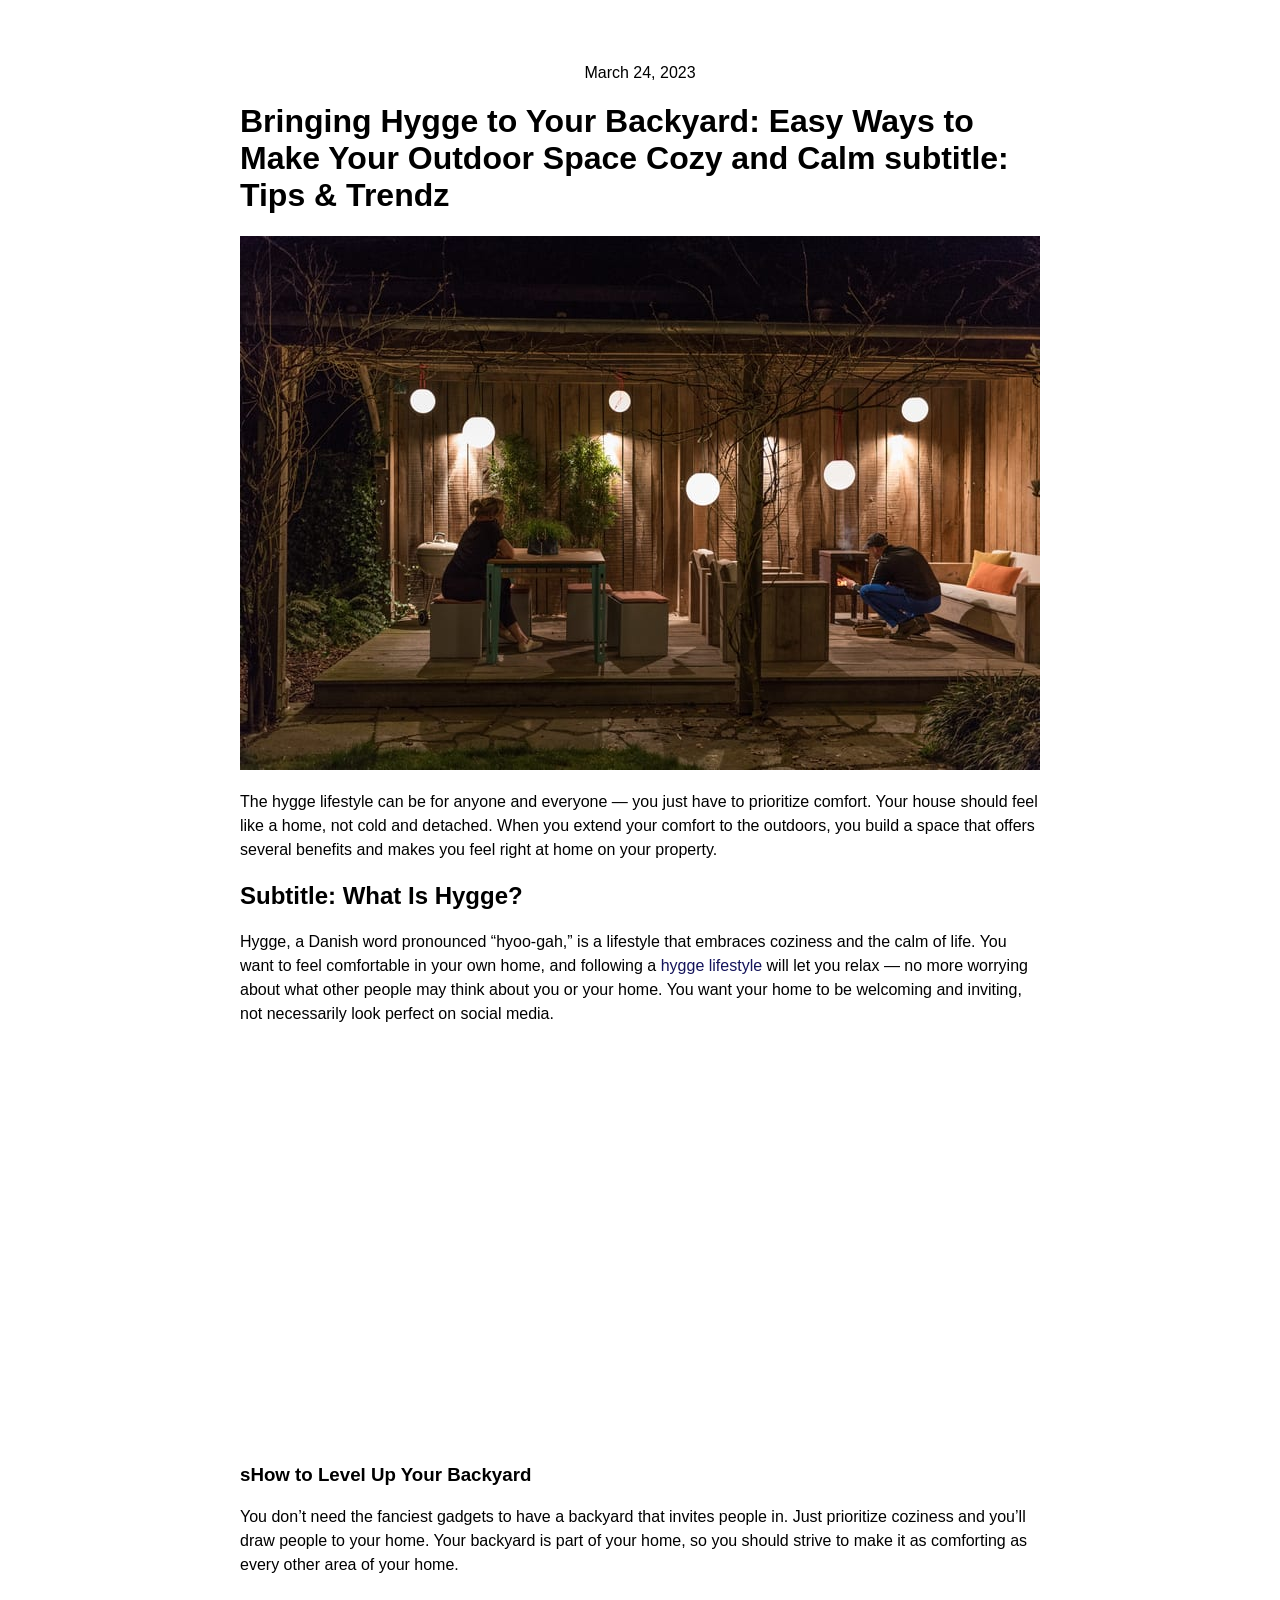
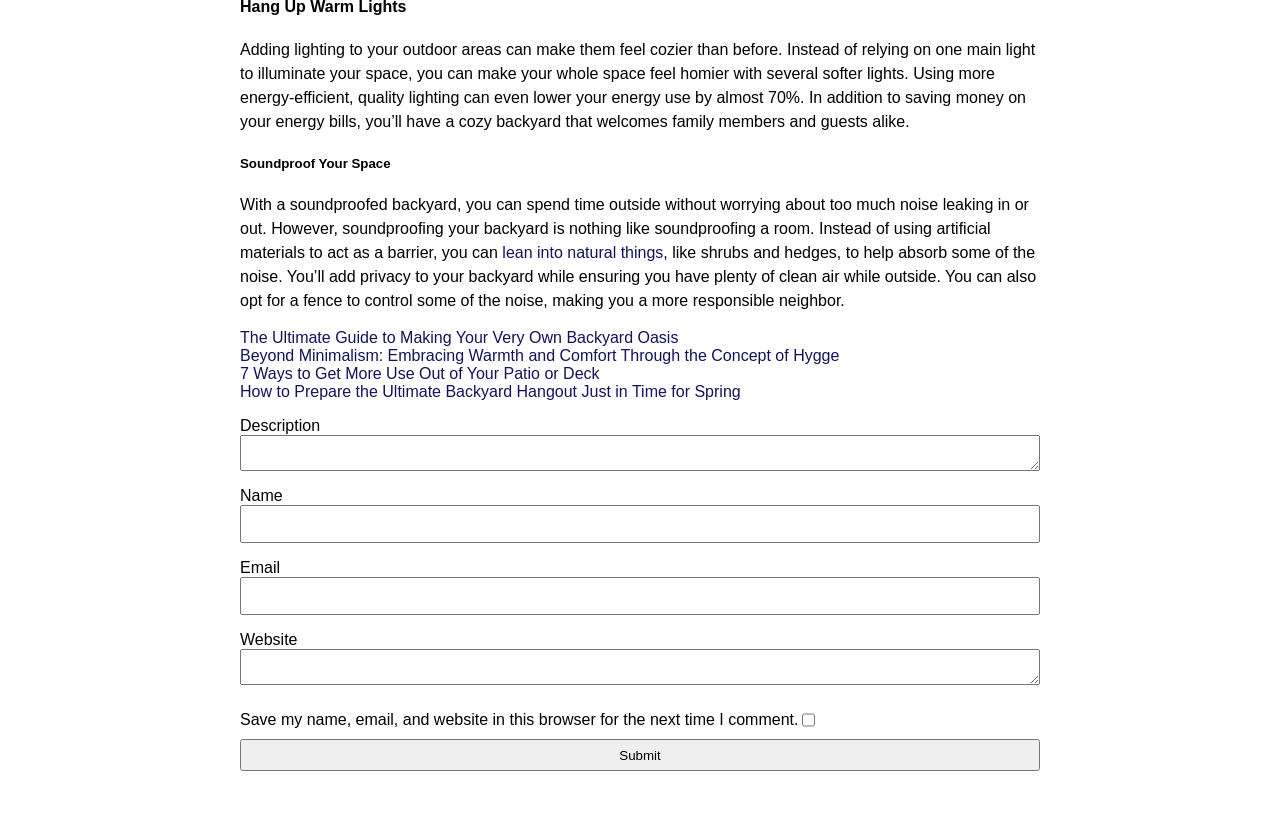
==== class-2/html-newspaper-article/index.html @ 46dbcbcd "feat: Class 2 - elementos block, inline, media tags, forms e tabelas" ====
<!DOCTYPE html>
<html lang="en">
	<head>
		<meta charset="UTF-8" />
		<meta http-equiv="X-UA-Compatible" content="IE=edge" />
		<meta name="viewport" content="width=device-width, initial-scale=1.0" />
		<title>Article</title>
		<link rel="stylesheet" href="styles.css" />
	</head>
	<body>
		<div class="article">
			<main class="article__main">

				<span class="post__date">
					March 24, 2023
				</span>

				<h1 class="article__title">
					Bringing Hygge to Your Backyard: Easy Ways to Make Your Outdoor Space Cozy and Calm subtitle: Tips & Trendz
				</h1>

				<picture>
					<source media="(max-width:650px)" srcset="./assets/picture_1/picture_1-sm.jpeg"  />
					<source media="(max-width:975px)" srcset="./assets/picture_1/picture_1-md.jpeg" />
					<img src="./assets/picture_1/picture_1-lg.jpeg" alt="">
				</picture>

				<p>
					The hygge lifestyle can be for anyone and everyone — you just have to prioritize comfort. Your house should feel like a home, not cold and detached. When you extend your comfort to the outdoors, you build a space that offers several benefits and makes you feel right at home on your property.
				</p>

				<h2>
					Subtitle: What Is Hygge?
				</h2>

				<p>
					Hygge, a Danish word pronounced “hyoo-gah,” is a lifestyle that embraces coziness and the calm of life. You want to feel comfortable in your own home, and following a <a href="https://blog.smartfurniture.com/what-does-it-mean-to-live-a-hygge-lifestyle/">hygge lifestyle </a>will let you relax — no more worrying about what other people may think about you or your home. You want your home to be welcoming and inviting, not necessarily look perfect on social media.
				</p>

				<video width="400">
					<source src="./assets/video/production ID_3773486_lg.mp4" type="video/mp4">
					<source src="./assets/video/production ID_3773486_sm.mp4" type="video/mp4">
					Your browser does not support the video tag.
				</video>

				<h3>sHow to Level Up Your Backyard</h3>
				<p>
					You don’t need the fanciest gadgets to have a backyard that invites people in. Just prioritize coziness and you’ll draw people to your home. Your backyard is part of your home, so you should strive to make it as comforting as every other area of your home.
				</p>

				<h4>Hang Up Warm Lights</h4>
				<p>
					Adding lighting to your outdoor areas can make them feel cozier than before. Instead of relying on one main light to illuminate your space, you can make your whole space feel homier with several softer lights. Using more energy-efficient, quality lighting can even lower your energy use by almost 70%. In addition to saving money on your energy bills, you’ll have a cozy backyard that welcomes family members and guests alike.
				</p>

				<h5>Soundproof Your Space</h5>

				<p>
					With a soundproofed backyard, you can spend time outside without worrying about too much noise leaking in or out. However, soundproofing your backyard is nothing like soundproofing a room. Instead of using artificial materials to act as a barrier, you can <a href="https://www.soundproofcow.com/soundproofing-tips-backyard/">lean into natural things</a>, like shrubs and hedges, to help absorb some of the noise.
					You’ll add privacy to your backyard while ensuring you have plenty of clean air while outside. You can also opt for a fence to control some of the noise, making you a more responsible neighbor.
				</p>

				<div class="articles__links">
					<a href="https://blog.smartfurniture.com/the-ultimate-guide-to-making-your-very-own-backyard-oasis">The Ultimate Guide to Making Your Very Own Backyard Oasis</a>
					<br>
					<a href="https://blog.smartfurniture.com/beyond-minimalism-embracing-warmth-and-comfort-through-the-concept-of-hygge/">Beyond Minimalism: Embracing Warmth and Comfort Through the Concept of Hygge</a>
					<br>
					<a href="https://blog.smartfurniture.com/7-ways-to-get-more-use-out-of-your-patio-or-deck/">7 Ways to Get More Use Out of Your Patio or Deck</a>
					<br>
					<a href="https://blog.smartfurniture.com/how-to-prepare-the-ultimate-backyard-hangout-just-in-time-for-spring/">How to Prepare the Ultimate Backyard Hangout Just in Time for Spring</a>			
				</div>

				<form action="">
					<div class="form--field">
						<label for="description">Description</label>
						<textarea name="description" id="description"></textarea>
					</div>

					<div class="form--field">
						<label for="name">Name</label>
						<input type="text" name="name" id="name" required>
					</div>

					<div class="form--field">
						<label for="email">Email</label>
						<input type="email" name="email" id="email" pattern="[a-z0-9._%+-]+@[a-z0-9.-]+\.[a-z]{2,4}$" required>
					</div>

					<div class="form--field">
						<label for="website">Website</label>
						<textarea name="website" id="website"></textarea>
					</div>

					<div class="form--field form--checkbox">
						<label for="save">Save my name, email, and website in this browser for the next time I comment.</label>
						<input type="checkbox" name="save" id="save">
					</div>

					<button type="submit">Submit</button>
				</form>

			</main>
		</div>
	</body>
</html>
---- class-2/html-newspaper-article/styles.css ----
html,
body {
    margin: 0;
    padding: 0;
    font-family: Arial, Helvetica, sans-serif;
}

span {
    text-align: center;
    display: block;
}

main {
    width: 800px;
    margin: 64px auto;

}

img,
video {
    width: 100%;
}

p {
    line-height: 150%;
}

a {
    color: rgb(19, 19, 90);
    text-decoration: none;
}

.form--field {
    margin-top: 16px;
    display: flex;
    flex-direction: column;
}

.form--field input {
   height: 32px;
}

.form--checkbox {
flex-direction: row;
align-items: center;
}

button {
width: 100%;
height: 32px;
}
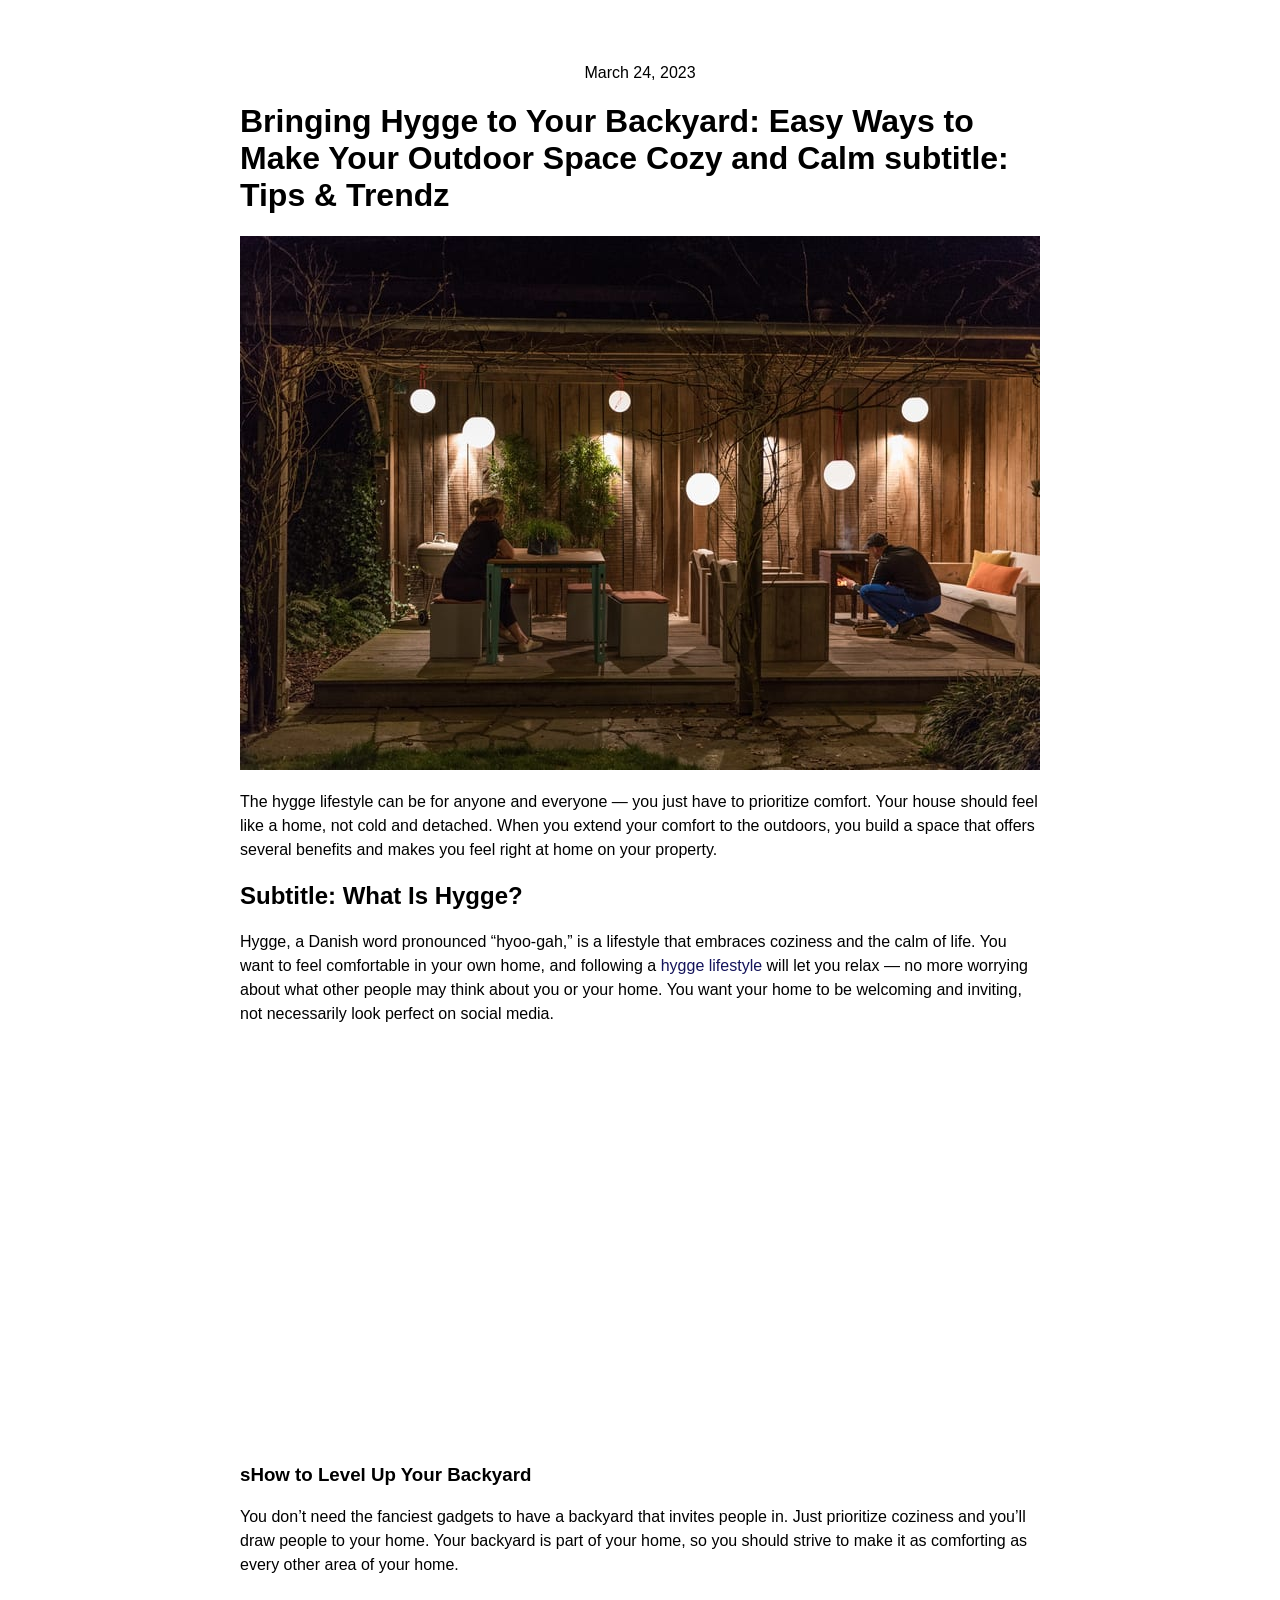
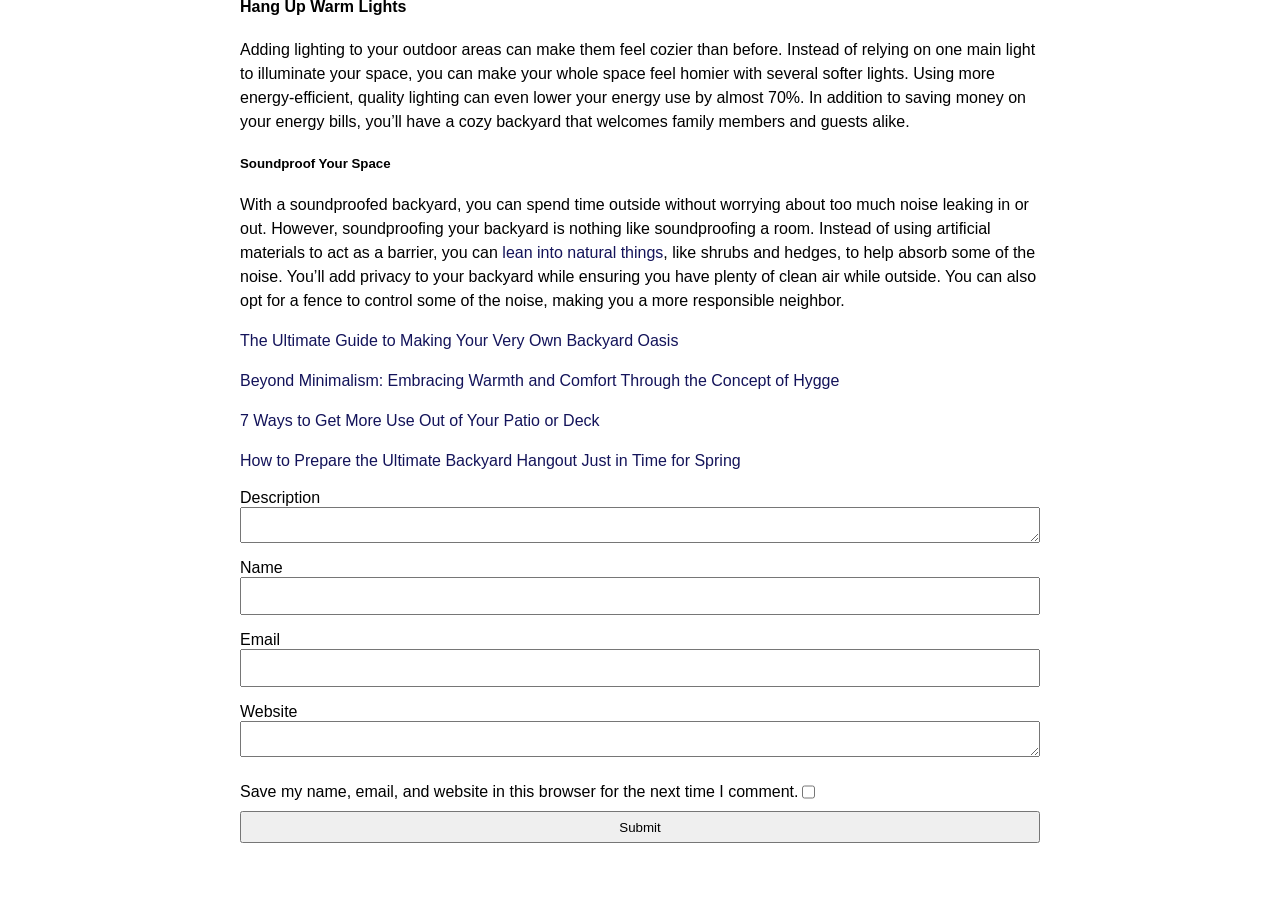
==== commit f5fdced9: "fix: articles tag links" ====
--- a/class-2/html-newspaper-article/index.html
+++ b/class-2/html-newspaper-article/index.html
@@ -61,13 +61,21 @@
 				</p>
 
 				<div class="articles__links">
-					<a href="https://blog.smartfurniture.com/the-ultimate-guide-to-making-your-very-own-backyard-oasis">The Ultimate Guide to Making Your Very Own Backyard Oasis</a>
-					<br>
-					<a href="https://blog.smartfurniture.com/beyond-minimalism-embracing-warmth-and-comfort-through-the-concept-of-hygge/">Beyond Minimalism: Embracing Warmth and Comfort Through the Concept of Hygge</a>
-					<br>
-					<a href="https://blog.smartfurniture.com/7-ways-to-get-more-use-out-of-your-patio-or-deck/">7 Ways to Get More Use Out of Your Patio or Deck</a>
-					<br>
-					<a href="https://blog.smartfurniture.com/how-to-prepare-the-ultimate-backyard-hangout-just-in-time-for-spring/">How to Prepare the Ultimate Backyard Hangout Just in Time for Spring</a>			
+					<p class="articles--links">
+						<a href="https://blog.smartfurniture.com/the-ultimate-guide-to-making-your-very-own-backyard-oasis">The Ultimate Guide to Making Your Very Own Backyard Oasis</a>
+					</p>
+					
+					<p class="articles--links">
+						<a href="https://blog.smartfurniture.com/beyond-minimalism-embracing-warmth-and-comfort-through-the-concept-of-hygge/">Beyond Minimalism: Embracing Warmth and Comfort Through the Concept of Hygge</a>
+					</p>
+					
+					<p class="articles--links">
+						<a href="https://blog.smartfurniture.com/7-ways-to-get-more-use-out-of-your-patio-or-deck/">7 Ways to Get More Use Out of Your Patio or Deck</a>
+					</p>
+
+					<p class="articles--links">
+						<a href="https://blog.smartfurniture.com/how-to-prepare-the-ultimate-backyard-hangout-just-in-time-for-spring/">How to Prepare the Ultimate Backyard Hangout Just in Time for Spring</a>	
+					</p>
 				</div>
 
 				<form action="">
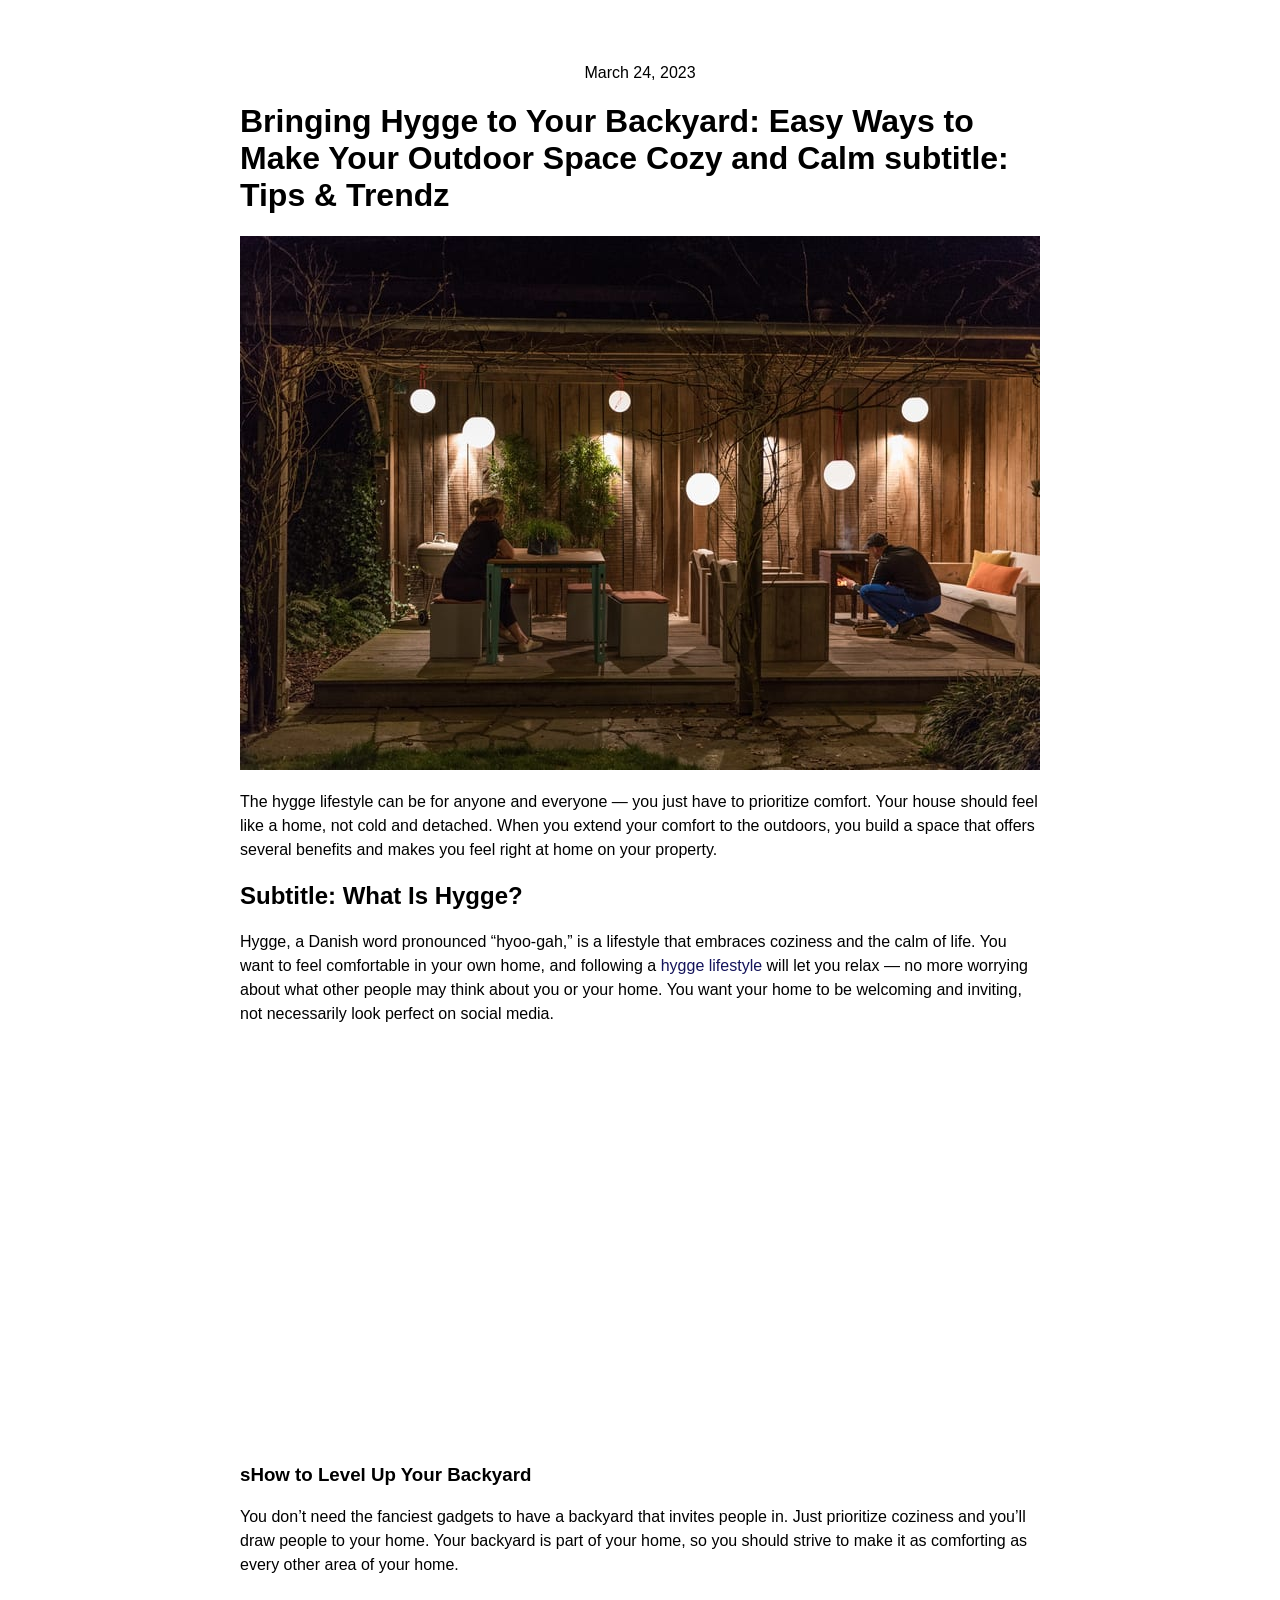
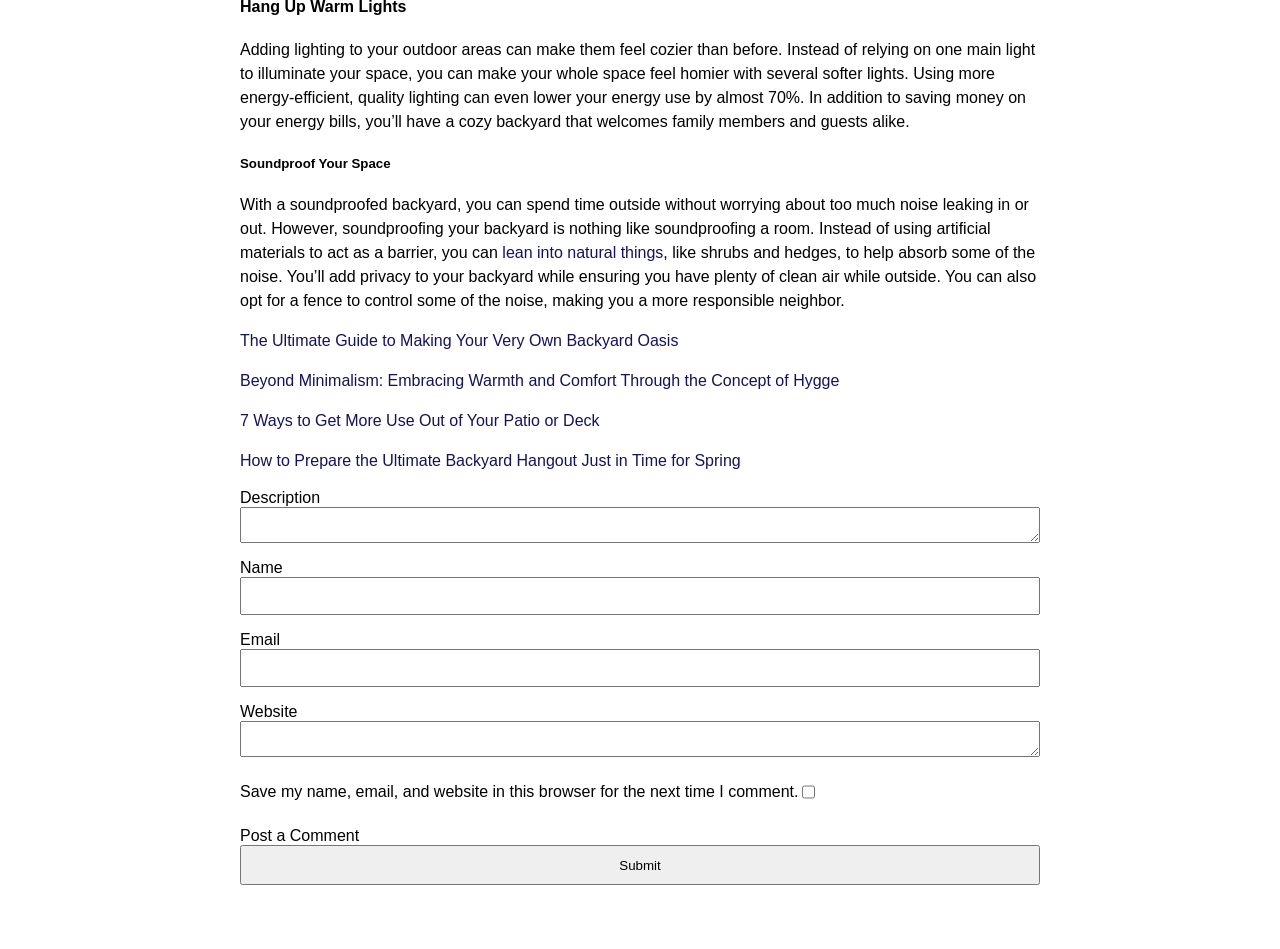
==== commit 7cdba269: "fix: Ajuste ao form--submit" ====
--- a/class-2/html-newspaper-article/index.html
+++ b/class-2/html-newspaper-article/index.html
@@ -104,7 +104,10 @@
 						<input type="checkbox" name="save" id="save">
 					</div>
 
-					<button type="submit">Submit</button>
+					<div class="form--submit">
+						<label for="submit">Post a Comment</label>
+						<button type="submit">Submit</button>
+					</div>
 				</form>
 
 			</main>
--- a/class-2/html-newspaper-article/styles.css
+++ b/class-2/html-newspaper-article/styles.css
@@ -36,7 +36,7 @@
     flex-direction: column;
 }
 
-.form--field input {
+.form--field input {  
    height: 32px;
 }
 
@@ -47,5 +47,9 @@
 
 button {
 width: 100%;
-height: 32px;
+height: 40px;
+}
+
+.form--submit {
+    margin-top: 16px;
 }
